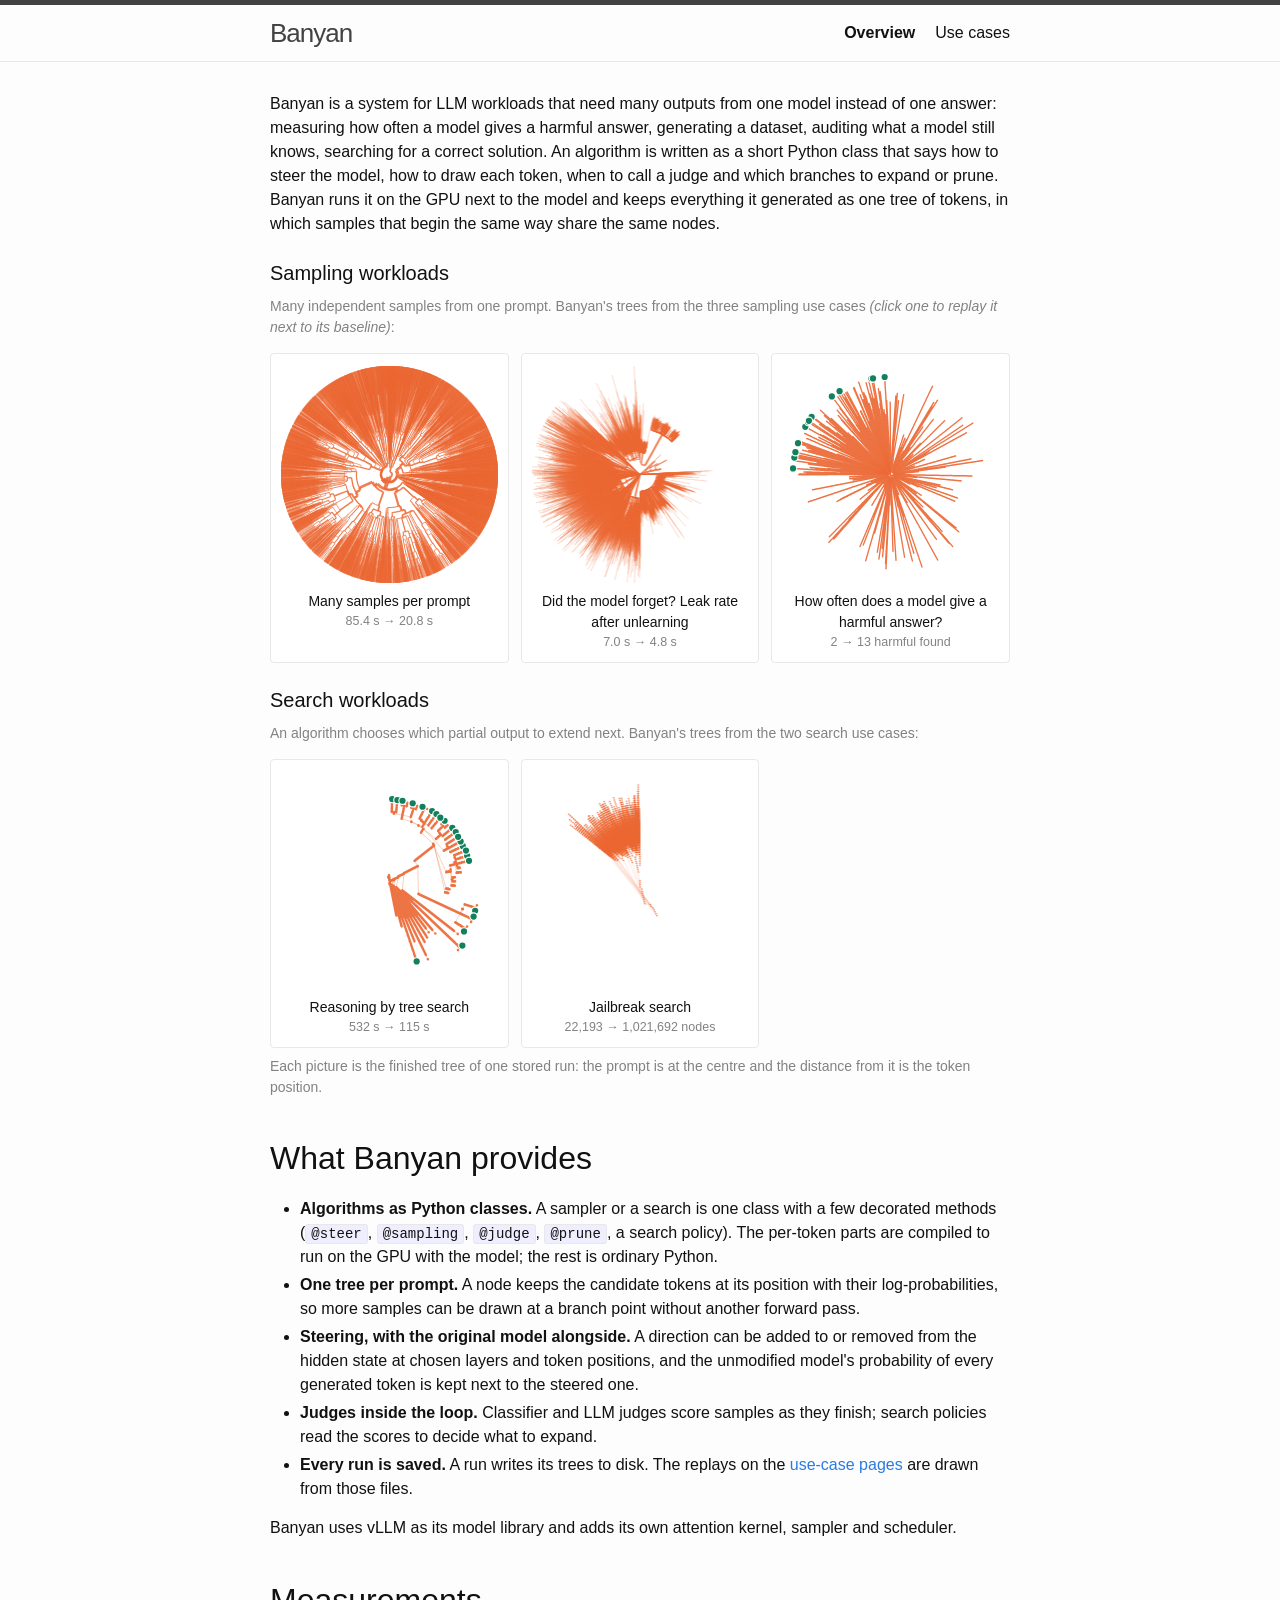
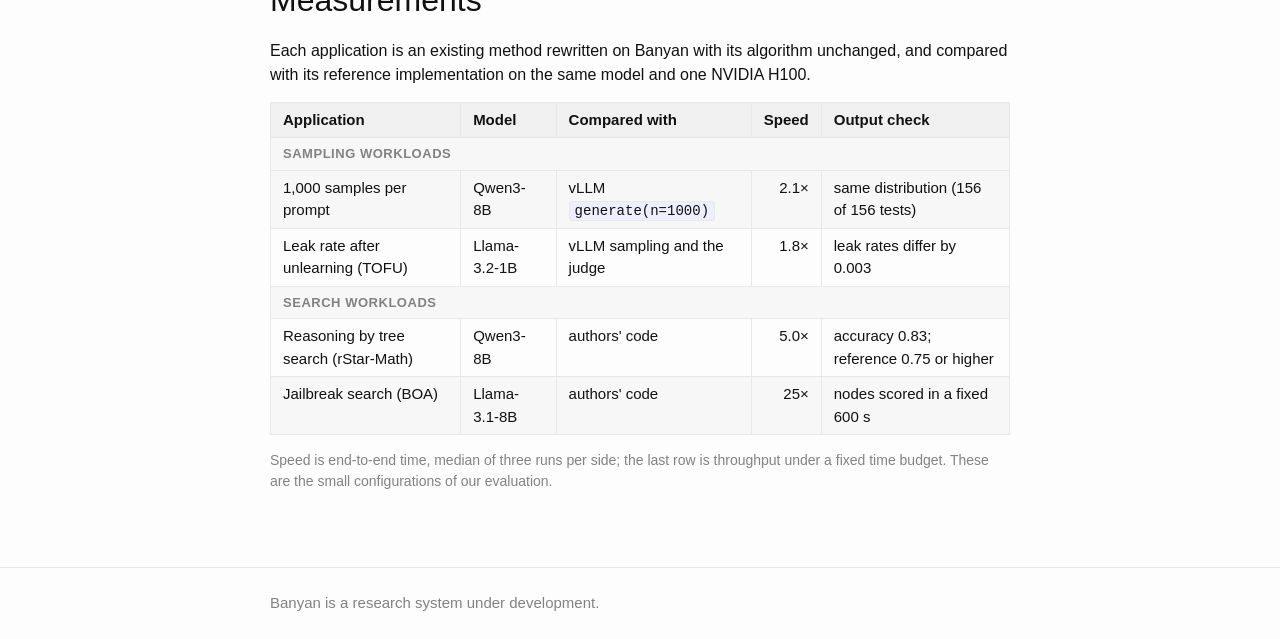
==== index.html @ ee432dde "Version the scripts, styles and data in the pages' links, so browsers fetch changed files Co-Authore" ====
<!doctype html>
<html lang="en">
<head>
<meta charset="utf-8">
<meta name="viewport" content="width=device-width, initial-scale=1">
<title>Banyan</title>
<link rel="stylesheet" href="style.css?v=2973f821">
</head>
<body>
<header class="site-header"><div class="wrapper">
  <a class="site-title" href="index.html">Banyan</a>
  <nav class="site-nav"><a href="index.html" aria-current="page">Overview</a><a href="usecases.html">Use cases</a></nav>
</div></header>

<main class="page-content"><div class="wrapper">
<p>Banyan is a system for LLM workloads that need many outputs from one model instead of one answer: measuring how
often a model gives a harmful answer, generating a dataset, auditing what a model still knows, searching for a correct
solution. An algorithm is written as a short Python class that says how to steer the model, how to draw each token,
when to call a judge and which branches to expand or prune. Banyan runs it on the GPU next to the model and keeps
everything it generated as one tree of tokens, in which samples that begin the same way share the same nodes.</p>

<h3>Sampling workloads</h3>
<p class="small">Many independent samples from one prompt. Banyan's trees from the three sampling use cases <em>(click one to replay it next to its baseline)</em>:</p>
<div class="stills s3">
  <a href="sampling.html"><canvas id="s-sampling"></canvas>Many samples per prompt<span>85.4 s → 20.8 s</span></a>
  <a href="tofu.html"><canvas id="s-tofu"></canvas>Did the model forget? Leak rate after unlearning<span>7.0 s → 4.8 s</span></a>
  <a href="risk.html"><canvas id="s-risk"></canvas>How often does a model give a harmful answer?<span>2 → 13 harmful found</span></a>
</div>

<h3>Search workloads</h3>
<p class="small">An algorithm chooses which partial output to extend next. Banyan's trees from the two search use cases:</p>
<div class="stills s3">
  <a href="search.html"><canvas id="s-search"></canvas>Reasoning by tree search<span>532 s → 115 s</span></a>
  <a href="jailbreak.html"><canvas id="s-jailbreak"></canvas>Jailbreak search<span>22,193 → 1,021,692 nodes</span></a>
</div>
<p class="small" style="margin-top:8px">Each picture is the finished tree of one stored run: the prompt is at the centre and the distance from it is the token position.</p>

<h2>What Banyan provides</h2>
<ul>
  <li><strong>Algorithms as Python classes.</strong> A sampler or a search is one class with a few decorated methods
  (<code>@steer</code>, <code>@sampling</code>, <code>@judge</code>, <code>@prune</code>, a search policy). The per-token parts are compiled to run on the GPU
  with the model; the rest is ordinary Python.</li>
  <li><strong>One tree per prompt.</strong> A node keeps the candidate tokens at its position with their log-probabilities,
  so more samples can be drawn at a branch point without another forward pass.</li>
  <li><strong>Steering, with the original model alongside.</strong> A direction can be added to or removed from the hidden state
  at chosen layers and token positions, and the unmodified model's probability of every generated token is kept
  next to the steered one.</li>
  <li><strong>Judges inside the loop.</strong> Classifier and LLM judges score samples as they finish; search policies read
  the scores to decide what to expand.</li>
  <li><strong>Every run is saved.</strong> A run writes its trees to disk. The replays on the
  <a href="usecases.html">use-case pages</a> are drawn from those files.</li>
</ul>
<p>Banyan uses vLLM as its model library and adds its own attention kernel, sampler and scheduler.</p>

<h2>Measurements</h2>
<p>Each application is an existing method rewritten on Banyan with its algorithm unchanged, and compared with its
reference implementation on the same model and one NVIDIA H100.</p>
<table>
  <thead><tr><th>Application</th><th>Model</th><th>Compared with</th><th class="num">Speed</th><th>Output check</th></tr></thead>
  <tbody>
    <tr><th colspan="5" class="group">Sampling workloads</th></tr>
    <tr><td>1,000 samples per prompt</td><td>Qwen3-8B</td><td>vLLM <code>generate(n=1000)</code></td><td class="num">2.1×</td><td>same distribution (156 of 156 tests)</td></tr>
    <tr><td>Leak rate after unlearning (TOFU)</td><td>Llama-3.2-1B</td><td>vLLM sampling and the judge</td><td class="num">1.8×</td><td>leak rates differ by 0.003</td></tr>
    <tr><th colspan="5" class="group">Search workloads</th></tr>
    <tr><td>Reasoning by tree search (rStar-Math)</td><td>Qwen3-8B</td><td>authors' code</td><td class="num">5.0×</td><td>accuracy 0.83; reference 0.75 or higher</td></tr>
    <tr><td>Jailbreak search (BOA)</td><td>Llama-3.1-8B</td><td>authors' code</td><td class="num">25×</td><td>nodes scored in a fixed 600 s</td></tr>
  </tbody>
</table>
<p class="small">Speed is end-to-end time, median of three runs per side; the last row is throughput under a fixed time budget.
These are the small configurations of our evaluation.</p>
</div></main>

<footer class="site-footer"><div class="wrapper">Banyan is a research system under development.</div></footer>

<script src="data/risk.js?v=09b07226"></script><script src="data/sampling.js?v=030b0139"></script><script src="data/tofu.js?v=b1d27855"></script>
<script src="data/search.js?v=c19f2f03"></script><script src="data/jailbreak.js?v=a45ca73f"></script>
<script src="viz.js?v=8961dfc2"></script>
<script>
(function () {
  // pages on the replay component carry segments; the older pages carry dots (viz.js)
  var DPR = Math.min(window.devicePixelRatio || 1, 2), ORANGE = "#eb6834";
  function seg(cv, s, horizontal) {             // the finished tree, as the page draws it (horizontal or radial)
    var w = cv.clientWidth || 200; cv.width = w * DPR; cv.height = w * DPR; cv.style.height = w + "px";
    var c = cv.getContext("2d"), cx = cv.width / 2, cy = cv.height / 2, deep = 1, pad = 4 * DPR;
    s.seg.forEach(function (g) { deep = Math.max(deep, g[2] + g[4].length); });
    var rs = (cv.width / 2 - pad) / deep, xs = (cv.width - 2 * pad) / deep, hh = cv.height - 2 * pad;
    var P = horizontal ? function (d, x) { return [pad + d * xs, pad + x / s.units * hh]; }
                       : function (d, x) { var a = -Math.PI / 2 + 2 * Math.PI * x / s.units; return [cx + Math.cos(a) * d * rs, cy + Math.sin(a) * d * rs]; };
    c.strokeStyle = ORANGE;
    s.seg.forEach(function (g) { var p0 = P(g[2], g[0]), p1 = P(g[2] + g[4].length, g[0]);
      c.globalAlpha = g[3] > 1 ? 0.85 : 0.45; c.lineWidth = Math.max(0.5, 0.45 * DPR) + 5 * DPR * Math.sqrt(g[3] / s.units); c.beginPath();
      if (g[2] > 0 && Math.abs(g[0] - g[1]) > 1e-6) {
        if (horizontal) { var q = P(g[2], g[1]); c.moveTo(q[0], q[1]); c.lineTo(p0[0], p0[1]); }
        else { var a = -Math.PI / 2 + 2 * Math.PI * g[0] / s.units, pa = -Math.PI / 2 + 2 * Math.PI * g[1] / s.units; c.arc(cx, cy, g[2] * rs, Math.min(a, pa), Math.max(a, pa)); }
      }
      c.moveTo(p0[0], p0[1]); c.lineTo(p1[0], p1[1]); c.stroke(); });
  }
  function draw() {
    ["sampling", "tofu"].forEach(function (k) { seg(document.getElementById("s-" + k), window.RUNS[k].sides.right, false); });   // round thumbnails on the overview (Shuyi 2026-11-22)
    ["risk", "search", "jailbreak"].forEach(function (k) { Banyan.still(document.getElementById("s-" + k), window.RUNS[k].right); });
  }
  draw();
})();
</script>
</body>
</html>
---- style.css ----
:root {
  --text: #111111; --muted: #828282; --ink-2: #424242; --rule: #e8e8e8; --rule-2: #cfcbc1; --bg: #fdfdfd; --panel: #f4f4f4; --panel-2: #f9f9f9;
  --link: #2a7ae2; --tree: #2a78d6; --mark: #eb6834;
  --mono: ui-monospace, SFMono-Regular, Menlo, Consolas, monospace;
}
* { box-sizing: border-box; }
body { margin: 0; background: var(--bg); color: var(--text);
  font: 400 16px/1.5 -apple-system, BlinkMacSystemFont, "Segoe UI", Roboto, Helvetica, Arial, sans-serif; -webkit-text-size-adjust: 100%; }
.wrapper { max-width: 800px; margin: 0 auto; padding: 0 30px; }
a { color: var(--link); text-decoration: none; } a:hover { color: var(--text); text-decoration: underline; }

.site-header { border-top: 5px solid var(--ink-2); border-bottom: 1px solid var(--rule); min-height: 56px; }
.site-header .wrapper { display: flex; align-items: center; justify-content: space-between; min-height: 56px; }
.site-title { font-size: 26px; font-weight: 300; letter-spacing: -1px; color: var(--ink-2); }
.site-title:hover { text-decoration: none; color: var(--ink-2); }
.site-nav a { color: var(--text); margin-left: 20px; line-height: 54px; }
.site-nav a[aria-current] { font-weight: 600; }

.page-content { padding: 30px 0 60px; }
h1 { font-size: 34px; font-weight: 400; letter-spacing: -1px; line-height: 1.15; margin: 14px 0 6px; }
h2 { font-size: 32px; font-weight: 400; margin: 36px 0 15px; }
h3 { font-size: 20px; font-weight: 400; margin: 22px 0 8px; }
p, ul, table, figure { margin: 0 0 15px; }
ul { padding-left: 30px; } li { margin-bottom: 4px; }
.authors { color: var(--muted); margin-bottom: 22px; }
.small { font-size: 14px; color: var(--muted); }
code { font: 14px var(--mono); background: #eef; border: 1px solid var(--rule); border-radius: 3px; padding: 1px 5px; }
table { border-collapse: collapse; width: 100%; font-size: 15px; border: 1px solid var(--rule); }
th, td { padding: 6px 12px; text-align: left; border: 1px solid var(--rule); vertical-align: top; }
th { background: #f0f0f0; font-weight: 600; } tr:nth-child(even) td { background: #f7f7f7; }
td.num, th.num { text-align: right; white-space: nowrap; font-variant-numeric: tabular-nums; }

/* accordion, as on the benchmark site */
details.main-item { background: var(--panel); border: 1px solid var(--rule); border-radius: 4px; margin-bottom: 10px; padding: 0 16px; }
details.main-item > summary { cursor: pointer; padding: 10px 0; font-size: 17px; margin: 0 -4px; }
details.main-item[open] { background: var(--panel-2); padding-bottom: 14px; }
details.main-item[open] > summary { border-bottom: 1px solid var(--rule); margin-bottom: 14px; font-weight: 600; }
.prompt { font: 13.5px/1.5 var(--mono); background: #fff; border: 1px solid var(--rule); border-radius: 3px; padding: 8px 12px; margin: 0 0 12px; color: var(--ink-2); }
.prompt b { font-family: -apple-system, "Segoe UI", sans-serif; font-weight: 600; margin-right: 8px; color: var(--muted); font-size: 12px; text-transform: uppercase; letter-spacing: .05em; }

/* the replay stage */
.stage { border: 1px solid var(--rule); background: var(--panel); border-radius: 4px; margin: 0 0 14px; }
.clockbar { display: flex; align-items: center; gap: 12px; flex-wrap: wrap; padding: 10px 12px; border-bottom: 1px solid var(--rule); }
.btn { font: 12px var(--mono); padding: 6px 13px; border: 1px solid var(--rule-2); background: #fff; color: var(--text); cursor: pointer; border-radius: 2px; min-width: 70px; }
.btn:hover { border-color: var(--ink-2); } .btn:focus-visible { outline: 2px solid var(--link); outline-offset: 2px; }
.btn.primary { background: var(--ink-2); color: #fff; border-color: var(--ink-2); }
.clock { font: 600 15px var(--mono); font-variant-numeric: tabular-nums; min-width: 190px; }
.clock .u { color: var(--muted); font-weight: 400; font-size: 12px; }
.clockbar input[type=range] { flex: 1 1 160px; min-width: 120px; accent-color: var(--ink-2); }
.clockbar label { font: 11px var(--mono); color: var(--muted); }
.clockbar select { font: 12px var(--mono); padding: 4px 6px; border: 1px solid var(--rule-2); background: #fff; border-radius: 2px; }
.panels { display: grid; grid-template-columns: 1fr 1fr; gap: 1px; background: var(--rule); }
.panel { background: #fff; padding: 12px 14px 14px; display: flex; flex-direction: column; gap: 8px; min-width: 0; }
.phead { display: flex; align-items: baseline; gap: 8px; }
.sq { width: 10px; height: 10px; border-radius: 2px; flex: none; transform: translateY(1px); }
.pname { font: 600 13.5px var(--mono); } .psub { font-size: 12px; color: var(--muted); margin-left: auto; text-align: right; }
.panel canvas { display: block; width: 100%; height: auto; }
.nodraw { aspect-ratio: 1 / 0.94; display: grid; place-items: center; text-align: center; color: var(--muted); font-size: 14px; padding: 0 30px; border: 1px dashed var(--rule-2); border-radius: 4px; }
.pnote { font-size: 12px; color: var(--muted); min-height: 1.4em; }
.readout { display: grid; grid-template-columns: 1fr 1fr; gap: 9px 8px; border-top: 1px solid var(--rule); padding-top: 10px; }
.ro { display: flex; flex-direction: column; gap: 1px; min-width: 0; }
.ro .k { font: 9.5px var(--mono); letter-spacing: .07em; text-transform: uppercase; color: var(--muted); white-space: nowrap; overflow: hidden; text-overflow: ellipsis; }
.ro .v { font: 600 16px var(--mono); font-variant-numeric: tabular-nums; line-height: 1.2; }
.status { padding: 11px 14px; border-top: 1px solid var(--rule); font-size: 14.5px; color: var(--ink-2); min-height: 3.6em; }
.how { display: grid; grid-template-columns: auto 1fr; gap: 8px 14px; font-size: 14.5px; color: var(--ink-2); margin: 0 0 15px; }
.how dt { font: 10.5px var(--mono); letter-spacing: .06em; text-transform: uppercase; color: var(--muted); padding-top: 4px; white-space: nowrap; }
.how dd { margin: 0; }
.cases { list-style: none; padding: 0; }
.cases li { background: var(--panel); border: 1px solid var(--rule); border-radius: 4px; margin-bottom: 10px; padding: 12px 16px; }
.cases li a.t { font-size: 18px; } .cases li p { margin: 4px 0 0; color: var(--ink-2); font-size: 15px; }
.back { font-size: 14px; }

/* the four final trees on the home page */
.stills { display: grid; grid-template-columns: repeat(4, 1fr); gap: 12px; }
.stills a { color: var(--text); text-align: center; font-size: 14px; border: 1px solid var(--rule); border-radius: 4px; background: #fff; padding: 8px 6px 10px; }
.stills a:hover { border-color: var(--ink-2); text-decoration: none; }
.stills canvas { display: block; width: 100%; height: auto; margin-bottom: 4px; }
.stills span { display: block; color: var(--muted); font-size: 12.5px; }

.site-footer { border-top: 1px solid var(--rule); padding: 24px 0; color: var(--muted); font-size: 15px; }
@media (max-width: 640px) { .panels { grid-template-columns: 1fr; } .stills { grid-template-columns: 1fr 1fr; } .site-title { font-size: 22px; } }

table.setup th[scope], table.setup tbody th { background: #f7f7f7; font-weight: 600; white-space: nowrap; width: 1%; }
table.setup td { width: 49%; }
.legend-i { font-size: 13px; color: var(--ink-2); display: inline-flex; align-items: center; } .legend-i i { display: inline-block; width: 14px; height: 2px; margin-right: 6px; }

.stills.s3 { grid-template-columns: repeat(3, 1fr); }
th.group { background: #f7f7f7; font-size: 13px; letter-spacing: .04em; text-transform: uppercase; color: var(--muted); }
.cases li { display: grid; grid-template-columns: minmax(0, 1fr) auto; gap: 2px 20px; align-items: start; }
.cases li p { grid-column: 1; margin: 0; }
.cases li .x { grid-row: 1 / span 2; grid-column: 2; align-self: center; white-space: nowrap; font-size: 14px; color: var(--muted); font-variant-numeric: tabular-nums; }

.lead { font-size: 18px; color: var(--text); margin: 0 0 10px; }
ul.points { list-style: none; padding: 0; margin: 0 0 28px; border-top: 1px solid var(--rule); }
ul.points li { display: grid; grid-template-columns: 190px minmax(0, 1fr); gap: 16px; padding: 10px 0; border-bottom: 1px solid var(--rule); color: var(--ink-2, #424242); }
ul.points li b { color: var(--text); font-weight: 600; }
@media (max-width: 640px) { ul.points li { grid-template-columns: 1fr; gap: 2px; } }
.markkey { background: #fff; border-top: 1px solid var(--rule); padding: 8px 14px; font-size: 13.5px; color: var(--ink-2); display: flex; align-items: center; gap: 8px; }
.markkey .dot { width: 9px; height: 9px; border-radius: 50%; background: #111; box-shadow: 0 0 0 2px #fff, 0 0 0 3px #e8e8e8; flex: none; }
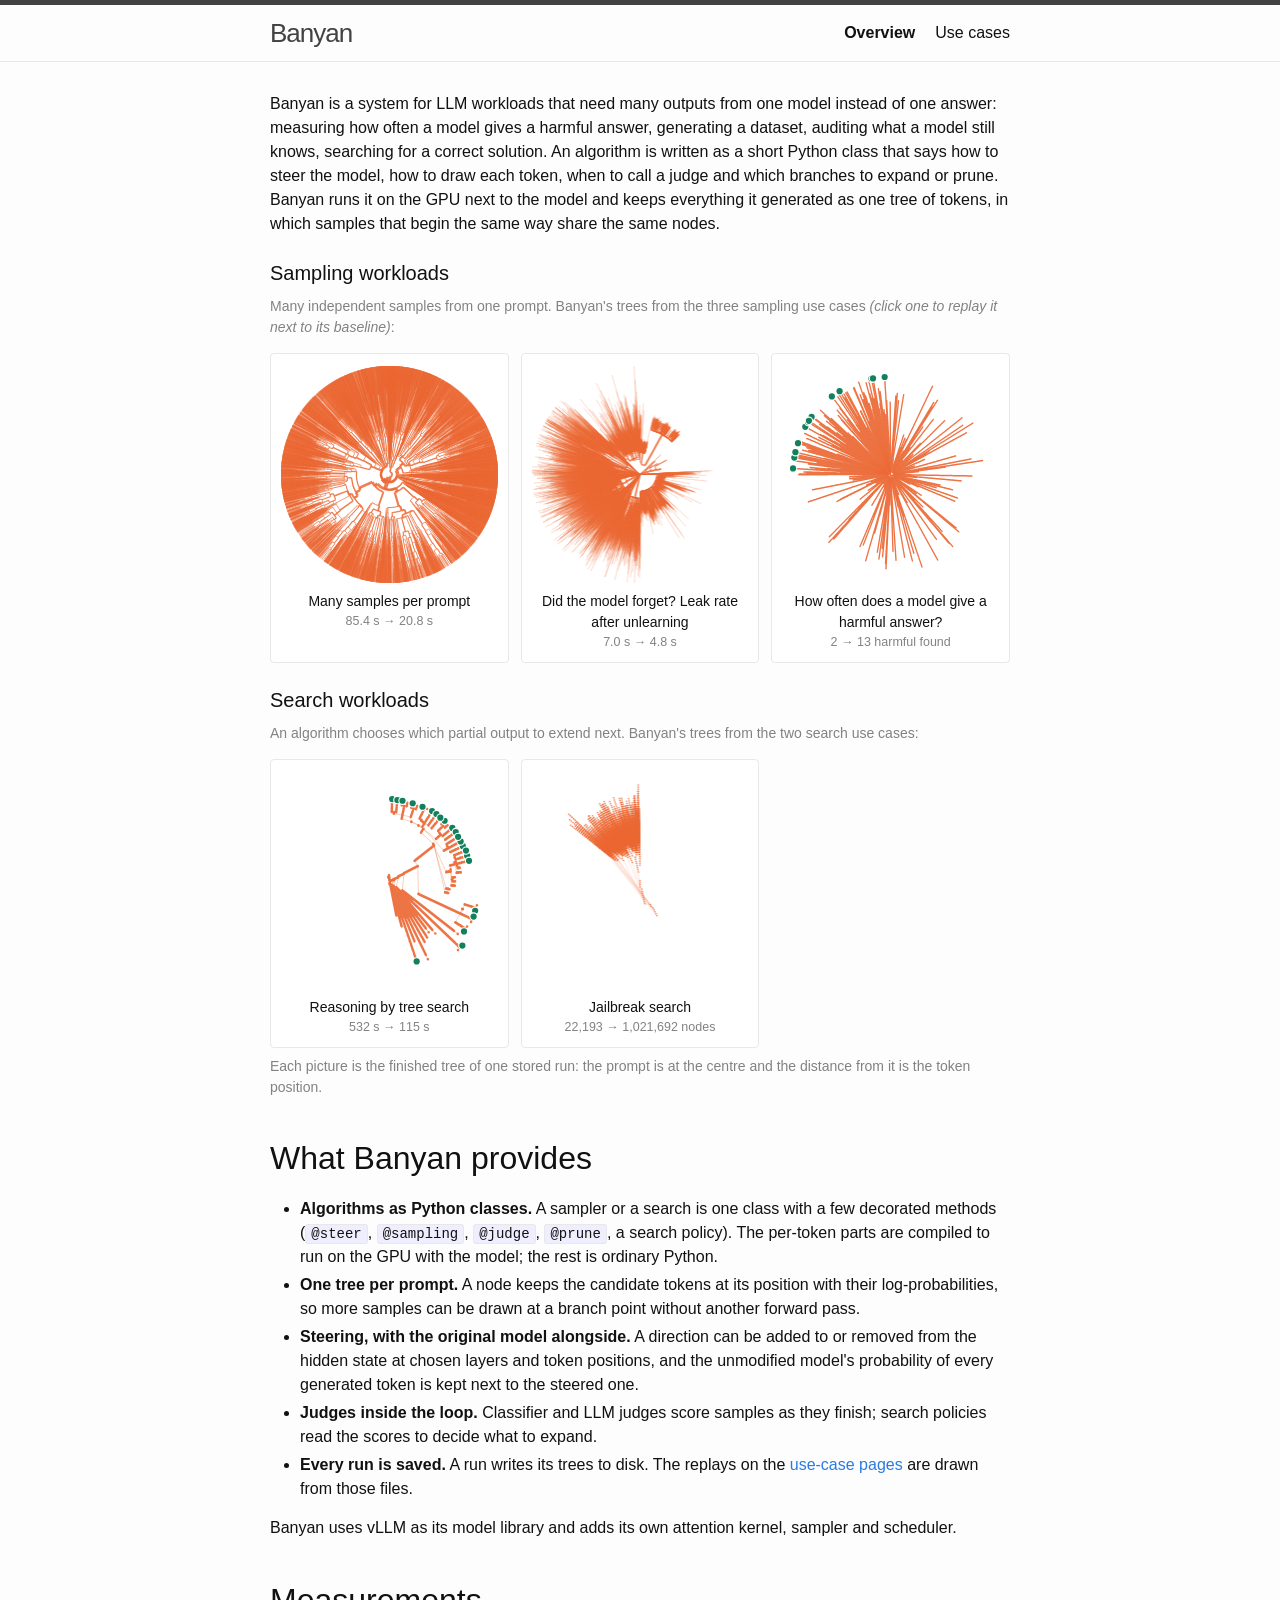
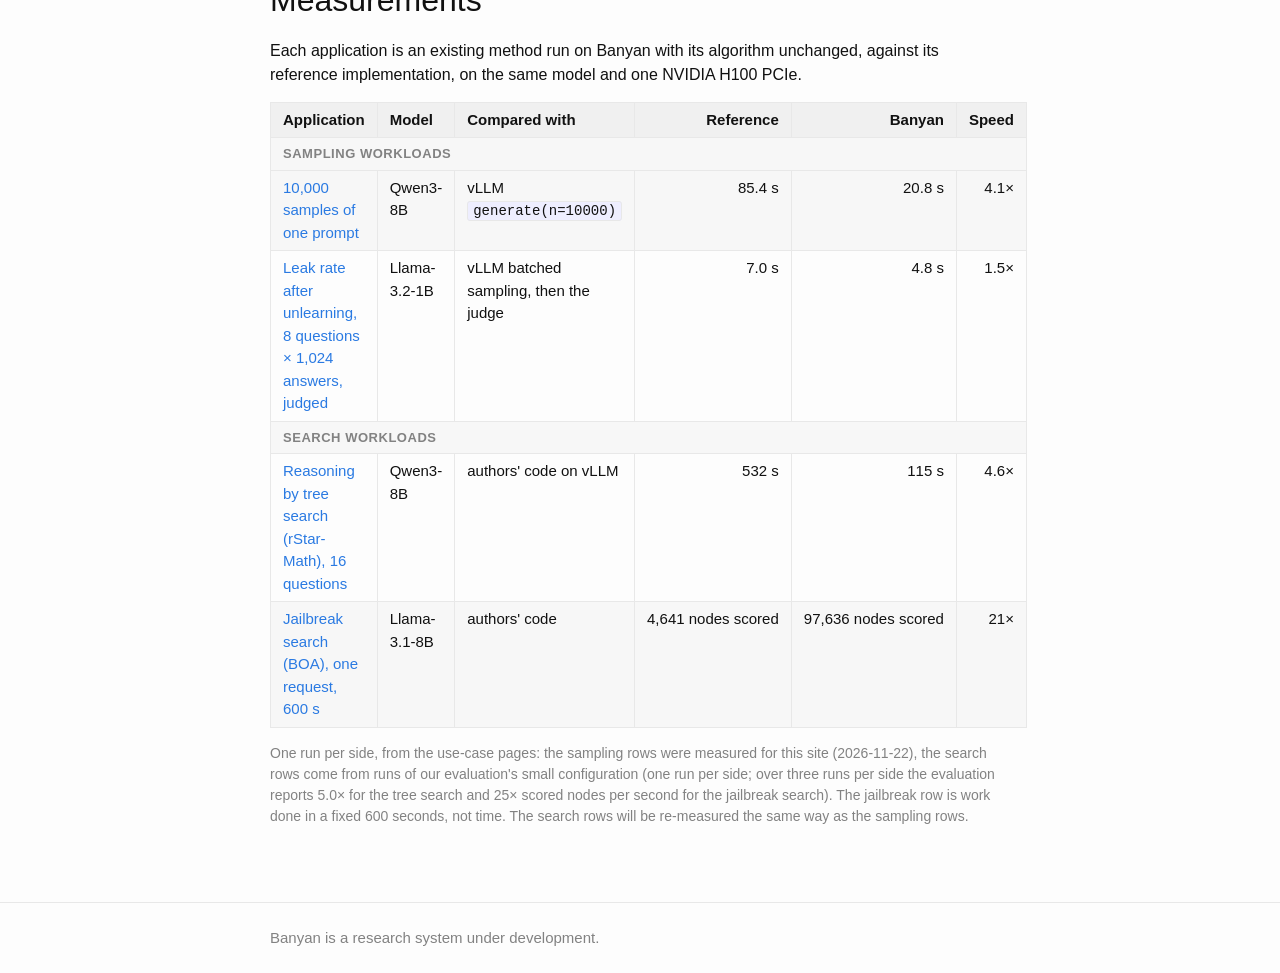
==== commit fb5a1bc7: "Overview: the measurements table matches the use-case pages Co-Authored-By: Claude Opus 5.5 <noreply" ====
--- a/index.html
+++ b/index.html
@@ -53,21 +53,23 @@
 <p>Banyan uses vLLM as its model library and adds its own attention kernel, sampler and scheduler.</p>
 
 <h2>Measurements</h2>
-<p>Each application is an existing method rewritten on Banyan with its algorithm unchanged, and compared with its
-reference implementation on the same model and one NVIDIA H100.</p>
+<p>Each application is an existing method run on Banyan with its algorithm unchanged, against its reference
+implementation, on the same model and one NVIDIA H100 PCIe.</p>
 <table>
-  <thead><tr><th>Application</th><th>Model</th><th>Compared with</th><th class="num">Speed</th><th>Output check</th></tr></thead>
+  <thead><tr><th>Application</th><th>Model</th><th>Compared with</th><th class="num">Reference</th><th class="num">Banyan</th><th class="num">Speed</th></tr></thead>
   <tbody>
-    <tr><th colspan="5" class="group">Sampling workloads</th></tr>
-    <tr><td>1,000 samples per prompt</td><td>Qwen3-8B</td><td>vLLM <code>generate(n=1000)</code></td><td class="num">2.1×</td><td>same distribution (156 of 156 tests)</td></tr>
-    <tr><td>Leak rate after unlearning (TOFU)</td><td>Llama-3.2-1B</td><td>vLLM sampling and the judge</td><td class="num">1.8×</td><td>leak rates differ by 0.003</td></tr>
-    <tr><th colspan="5" class="group">Search workloads</th></tr>
-    <tr><td>Reasoning by tree search (rStar-Math)</td><td>Qwen3-8B</td><td>authors' code</td><td class="num">5.0×</td><td>accuracy 0.83; reference 0.75 or higher</td></tr>
-    <tr><td>Jailbreak search (BOA)</td><td>Llama-3.1-8B</td><td>authors' code</td><td class="num">25×</td><td>nodes scored in a fixed 600 s</td></tr>
+    <tr><th colspan="6" class="group">Sampling workloads</th></tr>
+    <tr><td><a href="sampling.html">10,000 samples of one prompt</a></td><td>Qwen3-8B</td><td>vLLM <code>generate(n=10000)</code></td><td class="num">85.4 s</td><td class="num">20.8 s</td><td class="num">4.1×</td></tr>
+    <tr><td><a href="tofu.html">Leak rate after unlearning, 8 questions × 1,024 answers, judged</a></td><td>Llama-3.2-1B</td><td>vLLM batched sampling, then the judge</td><td class="num">7.0 s</td><td class="num">4.8 s</td><td class="num">1.5×</td></tr>
+    <tr><th colspan="6" class="group">Search workloads</th></tr>
+    <tr><td><a href="search.html">Reasoning by tree search (rStar-Math), 16 questions</a></td><td>Qwen3-8B</td><td>authors' code on vLLM</td><td class="num">532 s</td><td class="num">115 s</td><td class="num">4.6×</td></tr>
+    <tr><td><a href="jailbreak.html">Jailbreak search (BOA), one request, 600 s</a></td><td>Llama-3.1-8B</td><td>authors' code</td><td class="num">4,641 nodes scored</td><td class="num">97,636 nodes scored</td><td class="num">21×</td></tr>
   </tbody>
 </table>
-<p class="small">Speed is end-to-end time, median of three runs per side; the last row is throughput under a fixed time budget.
-These are the small configurations of our evaluation.</p>
+<p class="small">One run per side, from the use-case pages: the sampling rows were measured for this site (2026-11-22), the search rows
+come from runs of our evaluation's small configuration (one run per side; over three runs per side the evaluation
+reports 5.0× for the tree search and 25× scored nodes per second for the jailbreak search). The jailbreak row is work
+done in a fixed 600 seconds, not time. The search rows will be re-measured the same way as the sampling rows.</p>
 </div></main>
 
 <footer class="site-footer"><div class="wrapper">Banyan is a research system under development.</div></footer>
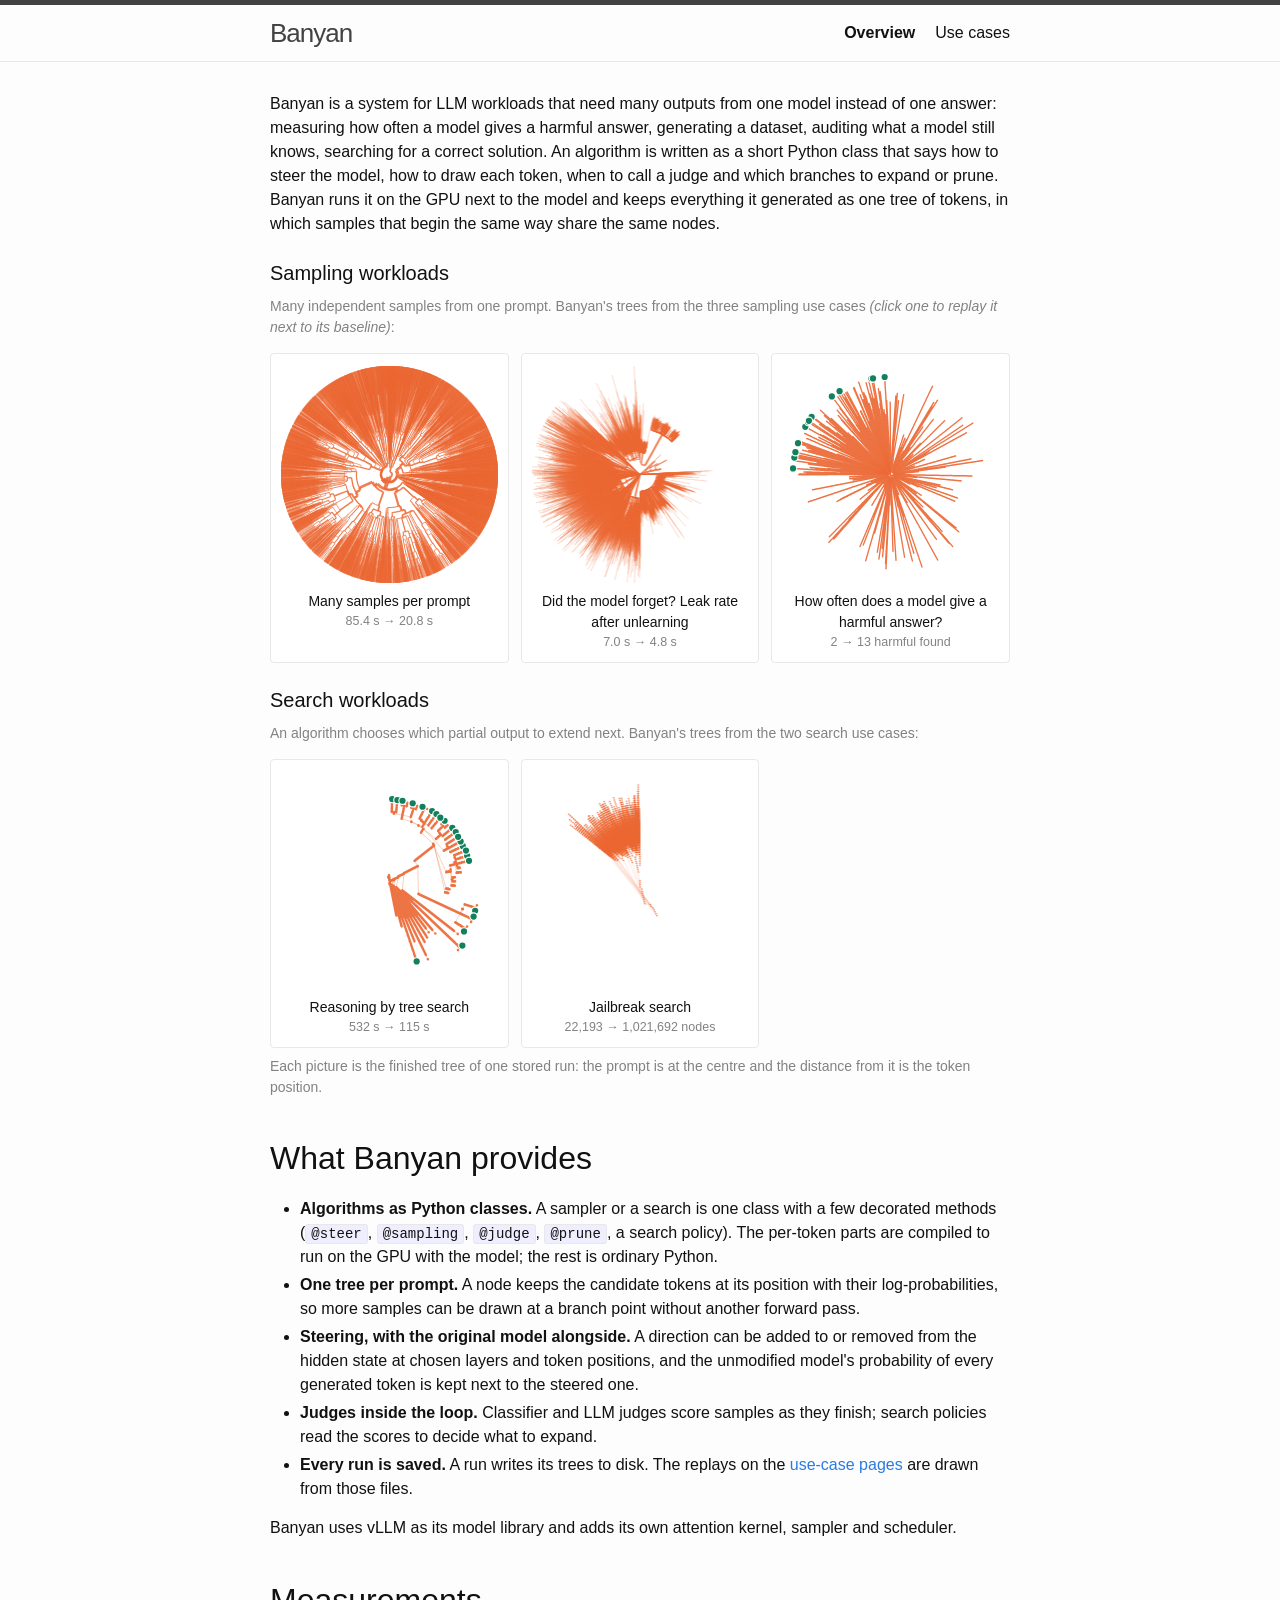
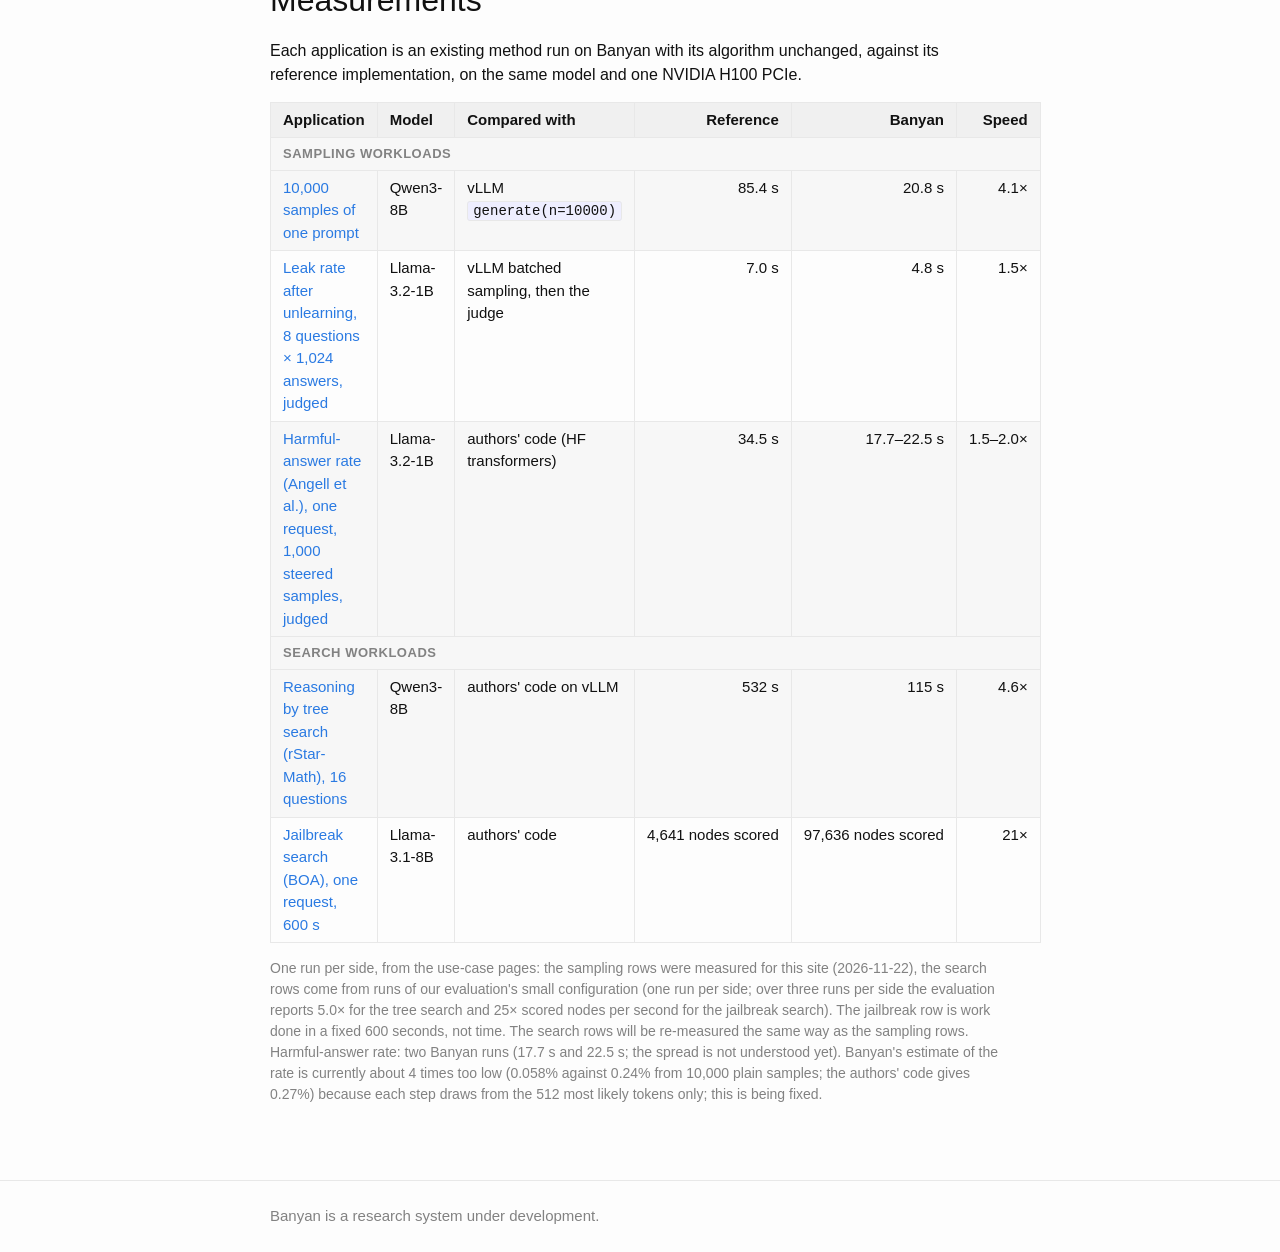
==== commit 34bd4c29: "Overview: the harmful-answer row, with its open issue Co-Authored-By: Claude Opus 5.5 <noreply@anthr" ====
--- a/index.html
+++ b/index.html
@@ -61,6 +61,7 @@
     <tr><th colspan="6" class="group">Sampling workloads</th></tr>
     <tr><td><a href="sampling.html">10,000 samples of one prompt</a></td><td>Qwen3-8B</td><td>vLLM <code>generate(n=10000)</code></td><td class="num">85.4 s</td><td class="num">20.8 s</td><td class="num">4.1×</td></tr>
     <tr><td><a href="tofu.html">Leak rate after unlearning, 8 questions × 1,024 answers, judged</a></td><td>Llama-3.2-1B</td><td>vLLM batched sampling, then the judge</td><td class="num">7.0 s</td><td class="num">4.8 s</td><td class="num">1.5×</td></tr>
+    <tr><td><a href="risk.html">Harmful-answer rate (Angell et al.), one request, 1,000 steered samples, judged</a></td><td>Llama-3.2-1B</td><td>authors' code (HF transformers)</td><td class="num">34.5 s</td><td class="num">17.7–22.5 s</td><td class="num">1.5–2.0×</td></tr>
     <tr><th colspan="6" class="group">Search workloads</th></tr>
     <tr><td><a href="search.html">Reasoning by tree search (rStar-Math), 16 questions</a></td><td>Qwen3-8B</td><td>authors' code on vLLM</td><td class="num">532 s</td><td class="num">115 s</td><td class="num">4.6×</td></tr>
     <tr><td><a href="jailbreak.html">Jailbreak search (BOA), one request, 600 s</a></td><td>Llama-3.1-8B</td><td>authors' code</td><td class="num">4,641 nodes scored</td><td class="num">97,636 nodes scored</td><td class="num">21×</td></tr>
@@ -69,7 +70,10 @@
 <p class="small">One run per side, from the use-case pages: the sampling rows were measured for this site (2026-11-22), the search rows
 come from runs of our evaluation's small configuration (one run per side; over three runs per side the evaluation
 reports 5.0× for the tree search and 25× scored nodes per second for the jailbreak search). The jailbreak row is work
-done in a fixed 600 seconds, not time. The search rows will be re-measured the same way as the sampling rows.</p>
+done in a fixed 600 seconds, not time. The search rows will be re-measured the same way as the sampling rows. Harmful-answer rate: two Banyan runs
+(17.7 s and 22.5 s; the spread is not understood yet). Banyan's estimate of the rate is currently about 4 times too low
+(0.058% against 0.24% from 10,000 plain samples; the authors' code gives 0.27%) because each step draws from the 512 most
+likely tokens only; this is being fixed.</p>
 </div></main>
 
 <footer class="site-footer"><div class="wrapper">Banyan is a research system under development.</div></footer>
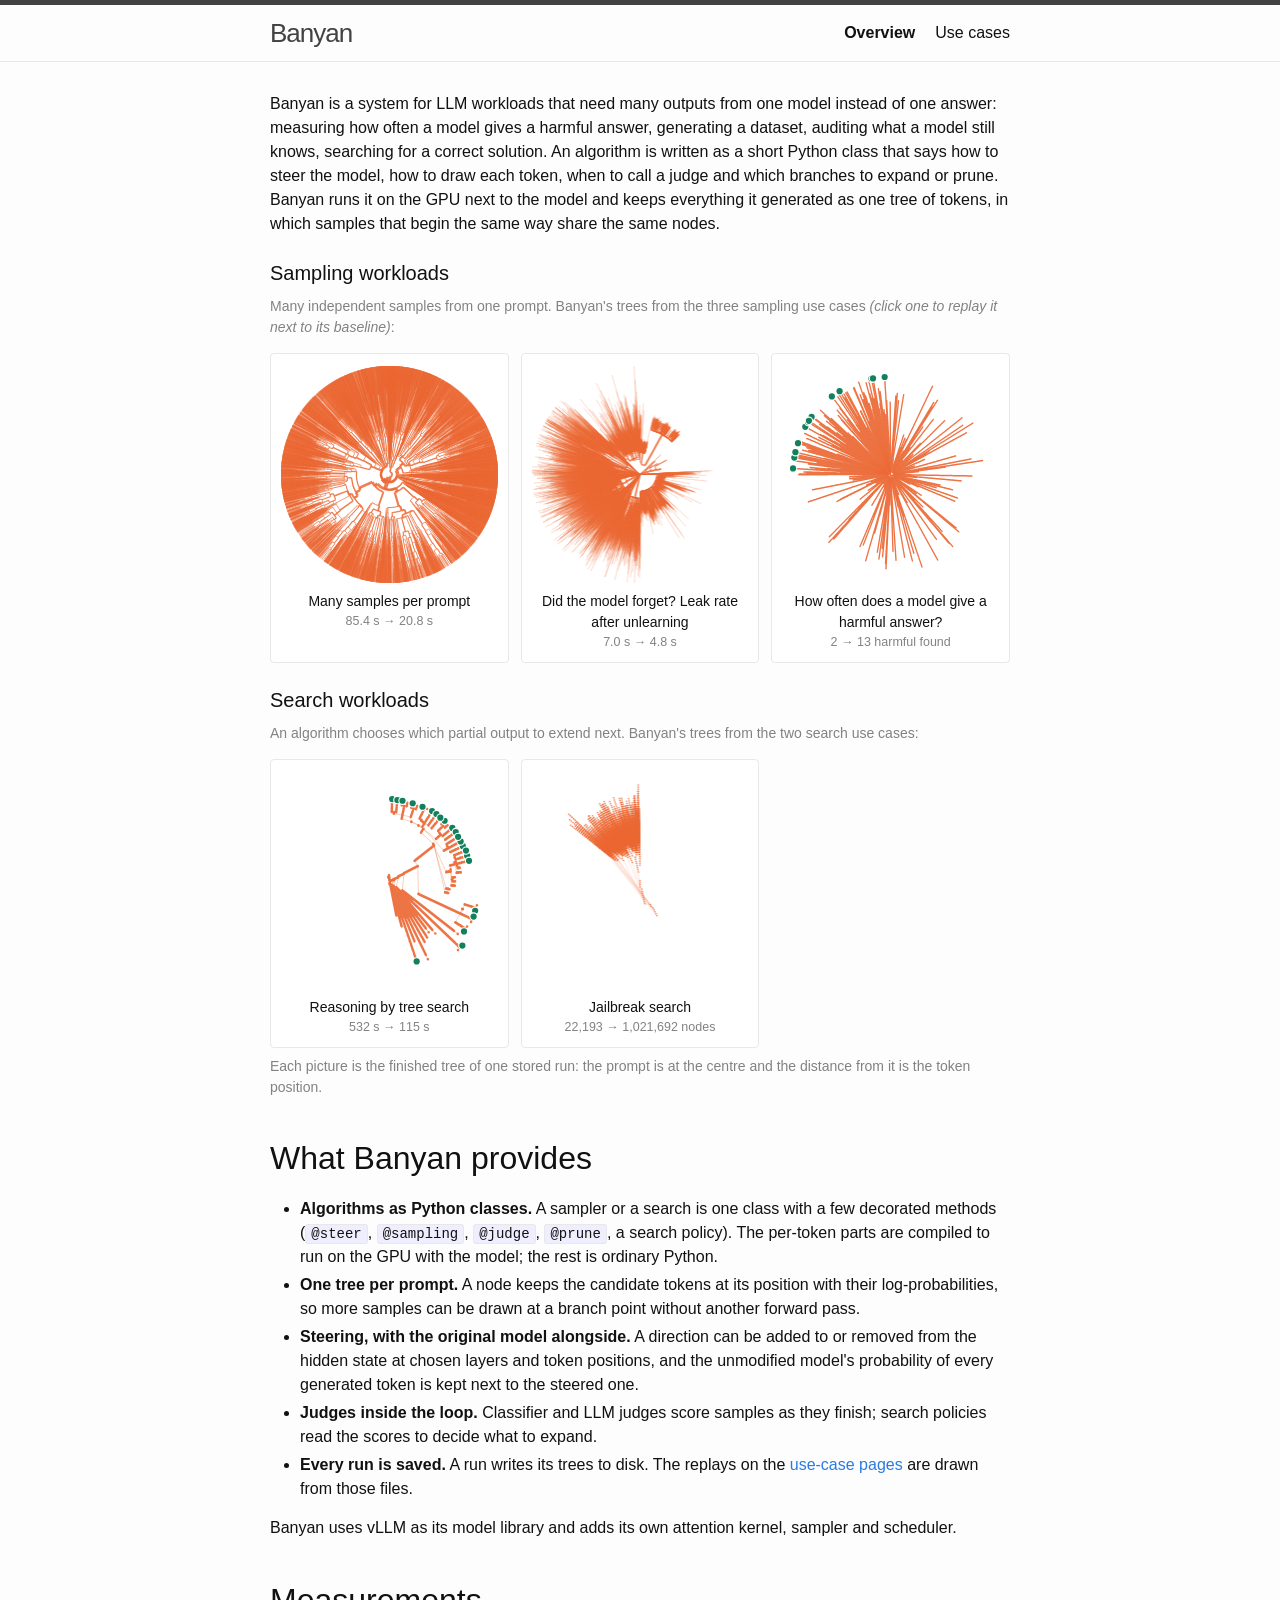
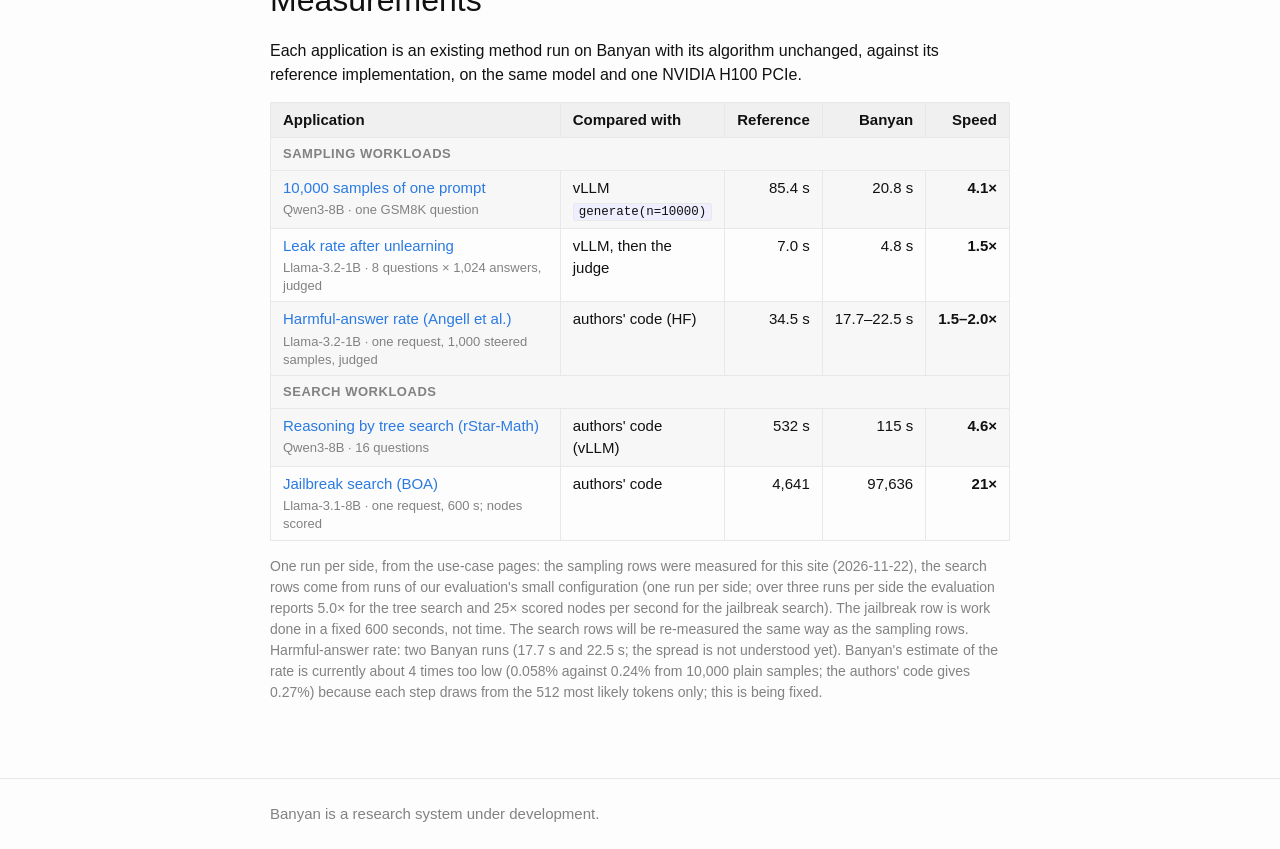
==== commit 5f59f232: "Overview: a tidier measurements table Co-Authored-By: Claude Opus 5.5 <noreply@anthropic.com>" ====
--- a/index.html
+++ b/index.html
@@ -4,7 +4,7 @@
 <meta charset="utf-8">
 <meta name="viewport" content="width=device-width, initial-scale=1">
 <title>Banyan</title>
-<link rel="stylesheet" href="style.css?v=2973f821">
+<link rel="stylesheet" href="style.css?v=543c239d">
 </head>
 <body>
 <header class="site-header"><div class="wrapper">
@@ -55,16 +55,17 @@
 <h2>Measurements</h2>
 <p>Each application is an existing method run on Banyan with its algorithm unchanged, against its reference
 implementation, on the same model and one NVIDIA H100 PCIe.</p>
-<table>
-  <thead><tr><th>Application</th><th>Model</th><th>Compared with</th><th class="num">Reference</th><th class="num">Banyan</th><th class="num">Speed</th></tr></thead>
+<table class="meas">
+  <colgroup><col style="width:46%"><col style="width:22%"><col><col><col></colgroup>
+  <thead><tr><th>Application</th><th>Compared with</th><th class="num">Reference</th><th class="num">Banyan</th><th class="num">Speed</th></tr></thead>
   <tbody>
-    <tr><th colspan="6" class="group">Sampling workloads</th></tr>
-    <tr><td><a href="sampling.html">10,000 samples of one prompt</a></td><td>Qwen3-8B</td><td>vLLM <code>generate(n=10000)</code></td><td class="num">85.4 s</td><td class="num">20.8 s</td><td class="num">4.1×</td></tr>
-    <tr><td><a href="tofu.html">Leak rate after unlearning, 8 questions × 1,024 answers, judged</a></td><td>Llama-3.2-1B</td><td>vLLM batched sampling, then the judge</td><td class="num">7.0 s</td><td class="num">4.8 s</td><td class="num">1.5×</td></tr>
-    <tr><td><a href="risk.html">Harmful-answer rate (Angell et al.), one request, 1,000 steered samples, judged</a></td><td>Llama-3.2-1B</td><td>authors' code (HF transformers)</td><td class="num">34.5 s</td><td class="num">17.7–22.5 s</td><td class="num">1.5–2.0×</td></tr>
-    <tr><th colspan="6" class="group">Search workloads</th></tr>
-    <tr><td><a href="search.html">Reasoning by tree search (rStar-Math), 16 questions</a></td><td>Qwen3-8B</td><td>authors' code on vLLM</td><td class="num">532 s</td><td class="num">115 s</td><td class="num">4.6×</td></tr>
-    <tr><td><a href="jailbreak.html">Jailbreak search (BOA), one request, 600 s</a></td><td>Llama-3.1-8B</td><td>authors' code</td><td class="num">4,641 nodes scored</td><td class="num">97,636 nodes scored</td><td class="num">21×</td></tr>
+    <tr><th colspan="5" class="group">Sampling workloads</th></tr>
+    <tr><td><a href="sampling.html">10,000 samples of one prompt</a><span class="sub">Qwen3-8B · one GSM8K question</span></td><td>vLLM <code>generate(n=10000)</code></td><td class="num">85.4 s</td><td class="num">20.8 s</td><td class="num"><b>4.1×</b></td></tr>
+    <tr><td><a href="tofu.html">Leak rate after unlearning</a><span class="sub">Llama-3.2-1B · 8 questions × 1,024 answers, judged</span></td><td>vLLM, then the judge</td><td class="num">7.0 s</td><td class="num">4.8 s</td><td class="num"><b>1.5×</b></td></tr>
+    <tr><td><a href="risk.html">Harmful-answer rate (Angell et al.)</a><span class="sub">Llama-3.2-1B · one request, 1,000 steered samples, judged</span></td><td>authors' code (HF)</td><td class="num">34.5 s</td><td class="num">17.7–22.5 s</td><td class="num"><b>1.5–2.0×</b></td></tr>
+    <tr><th colspan="5" class="group">Search workloads</th></tr>
+    <tr><td><a href="search.html">Reasoning by tree search (rStar-Math)</a><span class="sub">Qwen3-8B · 16 questions</span></td><td>authors' code (vLLM)</td><td class="num">532 s</td><td class="num">115 s</td><td class="num"><b>4.6×</b></td></tr>
+    <tr><td><a href="jailbreak.html">Jailbreak search (BOA)</a><span class="sub">Llama-3.1-8B · one request, 600 s; nodes scored</span></td><td>authors' code</td><td class="num">4,641</td><td class="num">97,636</td><td class="num"><b>21×</b></td></tr>
   </tbody>
 </table>
 <p class="small">One run per side, from the use-case pages: the sampling rows were measured for this site (2026-11-22), the search rows
--- a/style.css
+++ b/style.css
@@ -97,3 +97,7 @@
 @media (max-width: 640px) { ul.points li { grid-template-columns: 1fr; gap: 2px; } }
 .markkey { background: #fff; border-top: 1px solid var(--rule); padding: 8px 14px; font-size: 13.5px; color: var(--ink-2); display: flex; align-items: center; gap: 8px; }
 .markkey .dot { width: 9px; height: 9px; border-radius: 50%; background: #111; box-shadow: 0 0 0 2px #fff, 0 0 0 3px #e8e8e8; flex: none; }
+table.meas td { vertical-align: top; }
+table.meas td .sub { display: block; font-size: 13px; color: var(--muted); line-height: 1.4; margin-top: 2px; }
+table.meas td.num, table.meas th.num { white-space: nowrap; }
+table.meas code { font-size: 12.5px; }
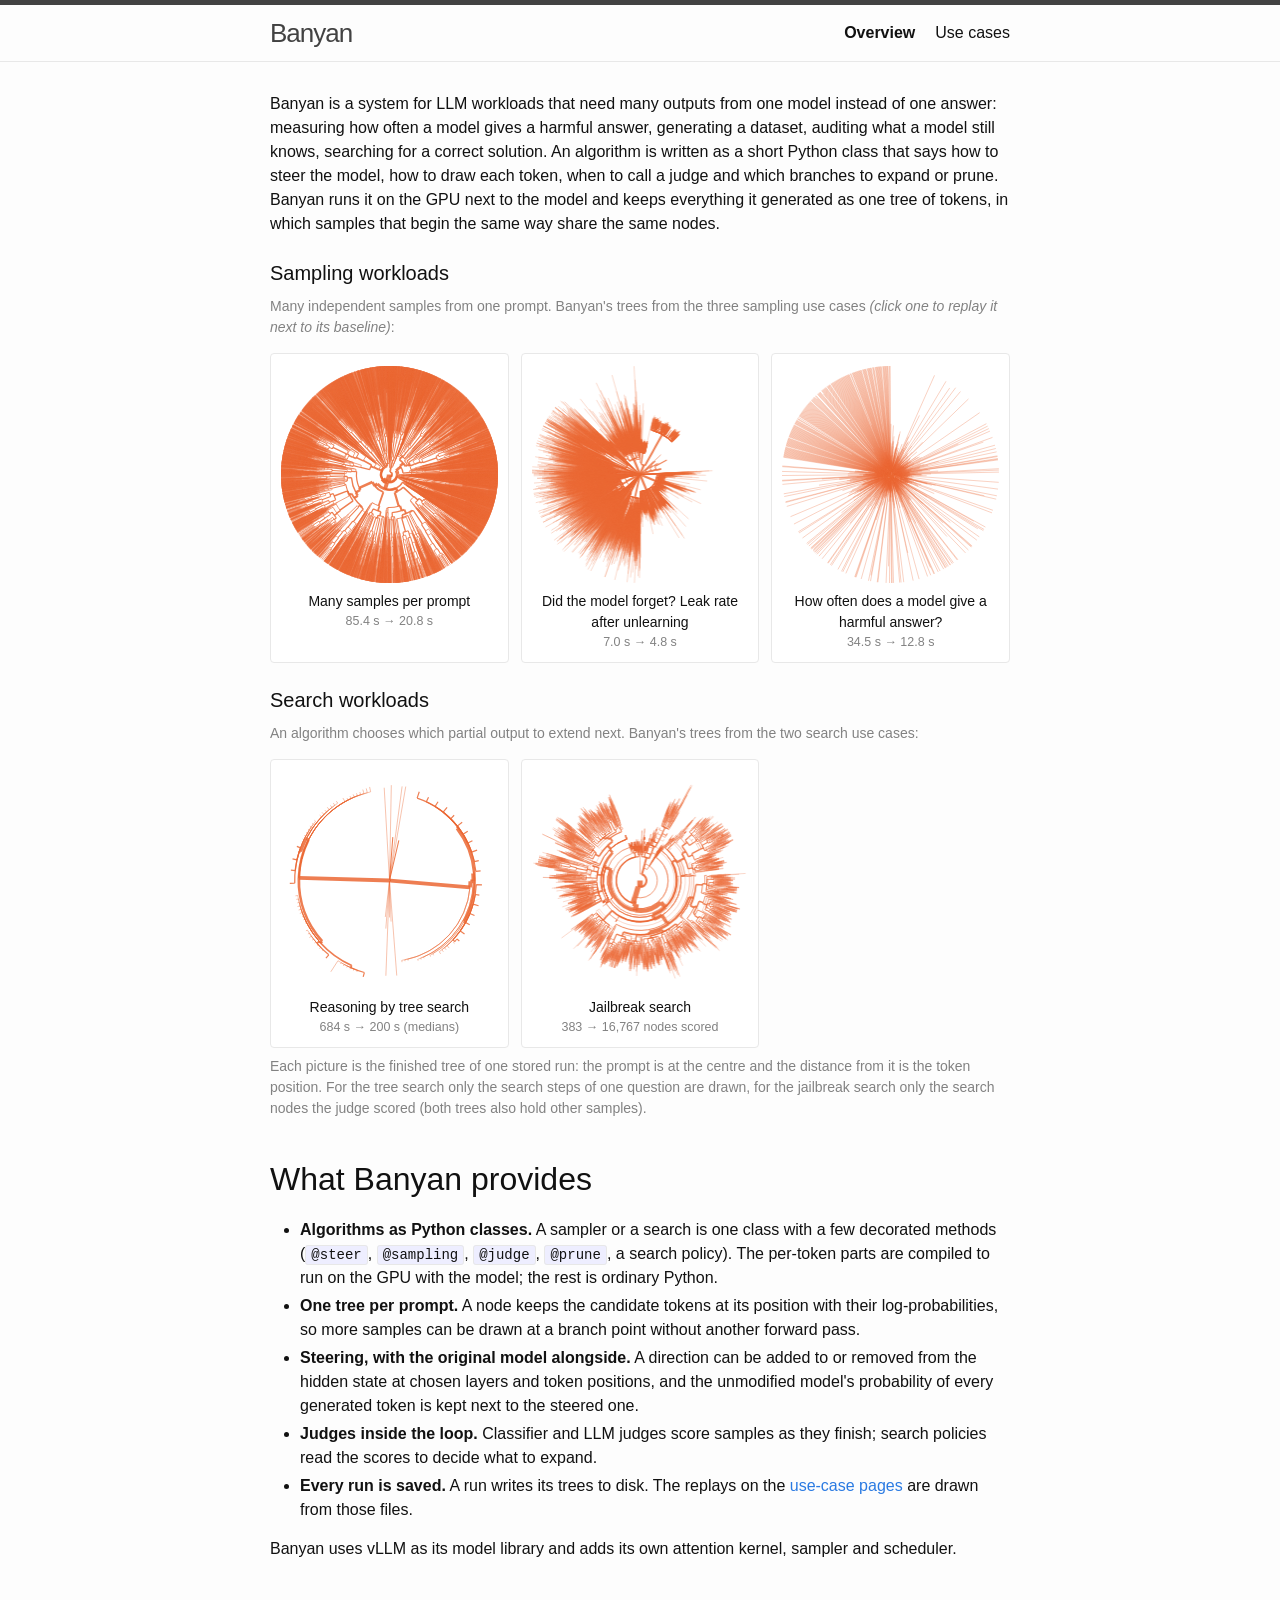
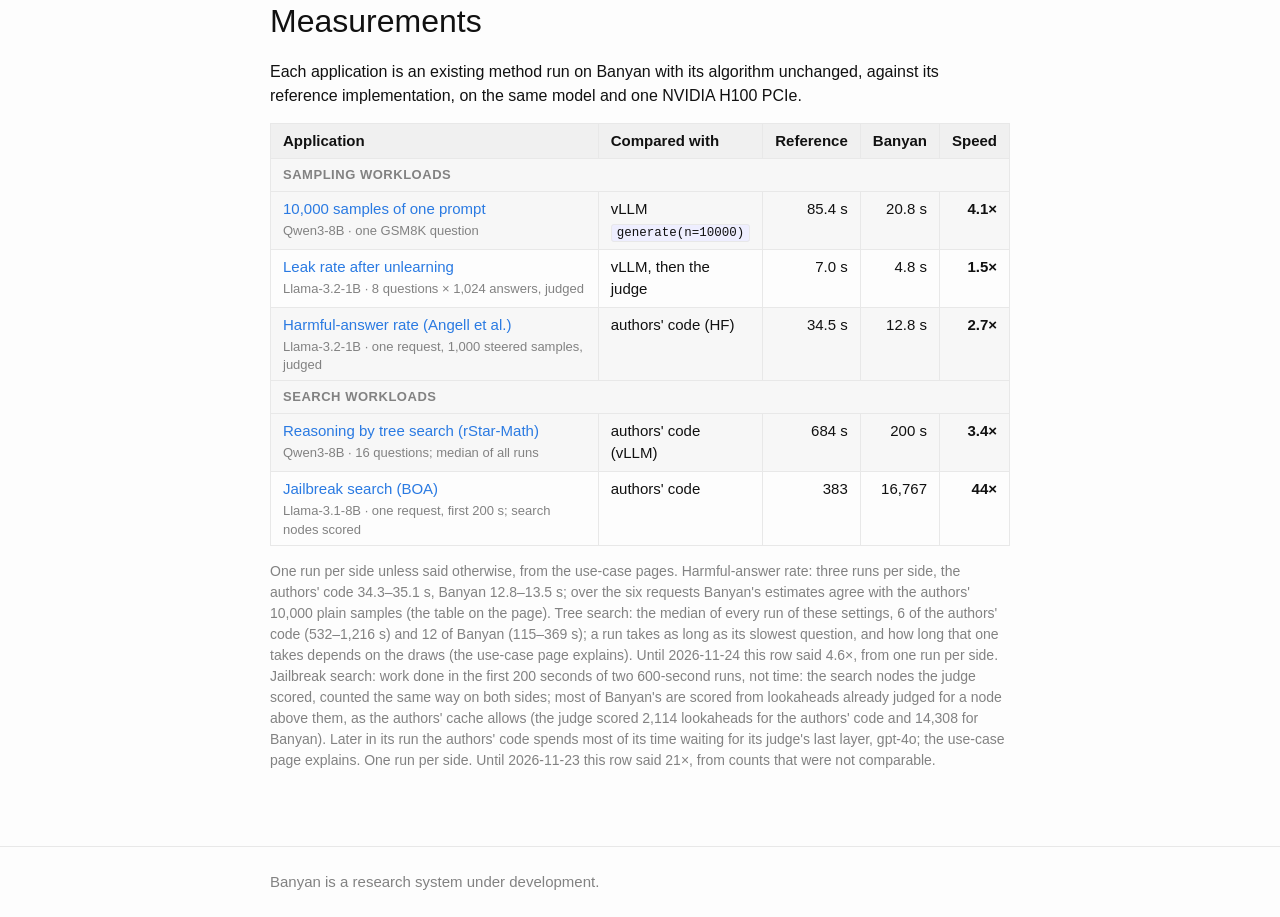
==== commit 1c11cf3e: "Search and jailbreak re-measured (medians; first 200 s, scored nodes counted alike), harmful-answer " ====
--- a/index.html
+++ b/index.html
@@ -24,16 +24,17 @@
 <div class="stills s3">
   <a href="sampling.html"><canvas id="s-sampling"></canvas>Many samples per prompt<span>85.4 s → 20.8 s</span></a>
   <a href="tofu.html"><canvas id="s-tofu"></canvas>Did the model forget? Leak rate after unlearning<span>7.0 s → 4.8 s</span></a>
-  <a href="risk.html"><canvas id="s-risk"></canvas>How often does a model give a harmful answer?<span>2 → 13 harmful found</span></a>
+  <a href="risk.html"><canvas id="s-risk"></canvas>How often does a model give a harmful answer?<span>34.5 s → 12.8 s</span></a>
 </div>
 
 <h3>Search workloads</h3>
 <p class="small">An algorithm chooses which partial output to extend next. Banyan's trees from the two search use cases:</p>
 <div class="stills s3">
-  <a href="search.html"><canvas id="s-search"></canvas>Reasoning by tree search<span>532 s → 115 s</span></a>
-  <a href="jailbreak.html"><canvas id="s-jailbreak"></canvas>Jailbreak search<span>22,193 → 1,021,692 nodes</span></a>
+  <a href="search.html"><canvas id="s-search"></canvas>Reasoning by tree search<span>684 s → 200 s (medians)</span></a>
+  <a href="jailbreak.html"><canvas id="s-jailbreak"></canvas>Jailbreak search<span>383 → 16,767 nodes scored</span></a>
 </div>
-<p class="small" style="margin-top:8px">Each picture is the finished tree of one stored run: the prompt is at the centre and the distance from it is the token position.</p>
+<p class="small" style="margin-top:8px">Each picture is the finished tree of one stored run: the prompt is at the centre and the distance from it is the token position.
+For the tree search only the search steps of one question are drawn, for the jailbreak search only the search nodes the judge scored (both trees also hold other samples).</p>
 
 <h2>What Banyan provides</h2>
 <ul>
@@ -62,25 +63,28 @@
     <tr><th colspan="5" class="group">Sampling workloads</th></tr>
     <tr><td><a href="sampling.html">10,000 samples of one prompt</a><span class="sub">Qwen3-8B · one GSM8K question</span></td><td>vLLM <code>generate(n=10000)</code></td><td class="num">85.4 s</td><td class="num">20.8 s</td><td class="num"><b>4.1×</b></td></tr>
     <tr><td><a href="tofu.html">Leak rate after unlearning</a><span class="sub">Llama-3.2-1B · 8 questions × 1,024 answers, judged</span></td><td>vLLM, then the judge</td><td class="num">7.0 s</td><td class="num">4.8 s</td><td class="num"><b>1.5×</b></td></tr>
-    <tr><td><a href="risk.html">Harmful-answer rate (Angell et al.)</a><span class="sub">Llama-3.2-1B · one request, 1,000 steered samples, judged</span></td><td>authors' code (HF)</td><td class="num">34.5 s</td><td class="num">17.7–22.5 s</td><td class="num"><b>1.5–2.0×</b></td></tr>
+    <tr><td><a href="risk.html">Harmful-answer rate (Angell et al.)</a><span class="sub">Llama-3.2-1B · one request, 1,000 steered samples, judged</span></td><td>authors' code (HF)</td><td class="num">34.5 s</td><td class="num">12.8 s</td><td class="num"><b>2.7×</b></td></tr>
     <tr><th colspan="5" class="group">Search workloads</th></tr>
-    <tr><td><a href="search.html">Reasoning by tree search (rStar-Math)</a><span class="sub">Qwen3-8B · 16 questions</span></td><td>authors' code (vLLM)</td><td class="num">532 s</td><td class="num">115 s</td><td class="num"><b>4.6×</b></td></tr>
-    <tr><td><a href="jailbreak.html">Jailbreak search (BOA)</a><span class="sub">Llama-3.1-8B · one request, 600 s; nodes scored</span></td><td>authors' code</td><td class="num">4,641</td><td class="num">97,636</td><td class="num"><b>21×</b></td></tr>
+    <tr><td><a href="search.html">Reasoning by tree search (rStar-Math)</a><span class="sub">Qwen3-8B · 16 questions; median of all runs</span></td><td>authors' code (vLLM)</td><td class="num">684 s</td><td class="num">200 s</td><td class="num"><b>3.4×</b></td></tr>
+    <tr><td><a href="jailbreak.html">Jailbreak search (BOA)</a><span class="sub">Llama-3.1-8B · one request, first 200 s; search nodes scored</span></td><td>authors' code</td><td class="num">383</td><td class="num">16,767</td><td class="num"><b>44×</b></td></tr>
   </tbody>
 </table>
-<p class="small">One run per side, from the use-case pages: the sampling rows were measured for this site (2026-11-22), the search rows
-come from runs of our evaluation's small configuration (one run per side; over three runs per side the evaluation
-reports 5.0× for the tree search and 25× scored nodes per second for the jailbreak search). The jailbreak row is work
-done in a fixed 600 seconds, not time. The search rows will be re-measured the same way as the sampling rows. Harmful-answer rate: two Banyan runs
-(17.7 s and 22.5 s; the spread is not understood yet). Banyan's estimate of the rate is currently about 4 times too low
-(0.058% against 0.24% from 10,000 plain samples; the authors' code gives 0.27%) because each step draws from the 512 most
-likely tokens only; this is being fixed.</p>
+<p class="small">One run per side unless said otherwise, from the use-case pages. Harmful-answer rate: three runs per side, the authors' code
+34.3–35.1 s, Banyan 12.8–13.5 s; over the six requests Banyan's estimates agree with the authors' 10,000 plain samples (the
+table on the page). Tree search: the median of every run of these settings, 6 of the authors' code (532–1,216 s) and 12 of
+Banyan (115–369 s); a run takes as long as its slowest question, and how long that one takes depends on the draws (the
+use-case page explains). Until 2026-11-24 this row said 4.6×, from one run per side. Jailbreak search: work done in the first 200 seconds of two 600-second runs, not time: the search nodes the judge
+scored, counted the same way on both sides; most of Banyan's are scored from lookaheads already judged for a node
+above them, as the authors' cache allows (the judge scored 2,114 lookaheads for the authors' code and 14,308 for
+Banyan). Later in its run the authors' code spends most of its time waiting for its judge's last layer,
+gpt-4o; the use-case page explains. One run per side. Until 2026-11-23 this row said 21×, from counts that were not
+comparable.</p>
 </div></main>
 
 <footer class="site-footer"><div class="wrapper">Banyan is a research system under development.</div></footer>
 
-<script src="data/risk.js?v=09b07226"></script><script src="data/sampling.js?v=030b0139"></script><script src="data/tofu.js?v=b1d27855"></script>
-<script src="data/search.js?v=c19f2f03"></script><script src="data/jailbreak.js?v=a45ca73f"></script>
+<script src="data/risk.js?v=e92a0272"></script><script src="data/sampling.js?v=2ceb4301"></script><script src="data/tofu.js?v=47a94781"></script>
+<script src="data/search.js?v=5f40379d"></script><script src="data/jailbreak.js?v=b9a13ca2"></script>
 <script src="viz.js?v=8961dfc2"></script>
 <script>
 (function () {
@@ -103,8 +107,7 @@
       c.moveTo(p0[0], p0[1]); c.lineTo(p1[0], p1[1]); c.stroke(); });
   }
   function draw() {
-    ["sampling", "tofu"].forEach(function (k) { seg(document.getElementById("s-" + k), window.RUNS[k].sides.right, false); });   // round thumbnails on the overview (Shuyi 2026-11-22)
-    ["risk", "search", "jailbreak"].forEach(function (k) { Banyan.still(document.getElementById("s-" + k), window.RUNS[k].right); });
+    ["sampling", "tofu", "risk", "search", "jailbreak"].forEach(function (k) { seg(document.getElementById("s-" + k), window.RUNS[k].sides.right, false); });   // round thumbnails on the overview (Shuyi 2026-11-22)
   }
   draw();
 })();
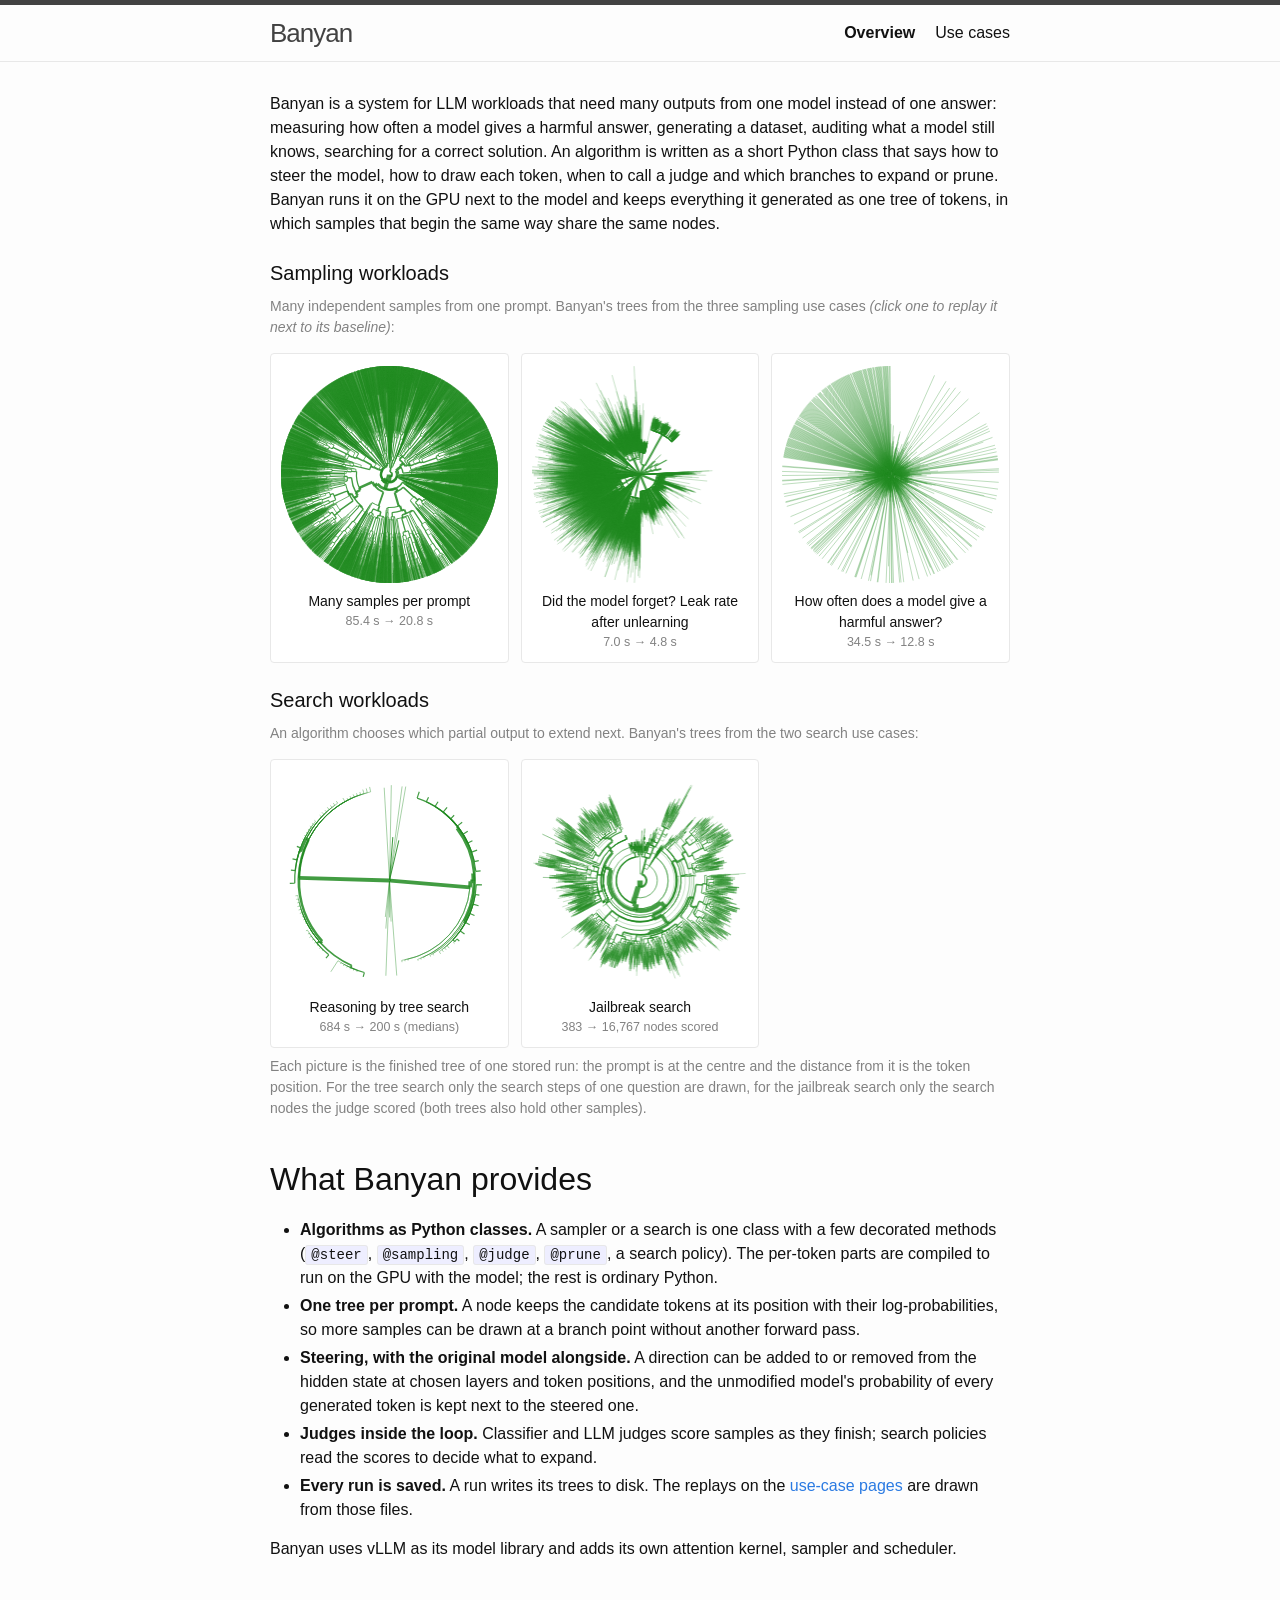
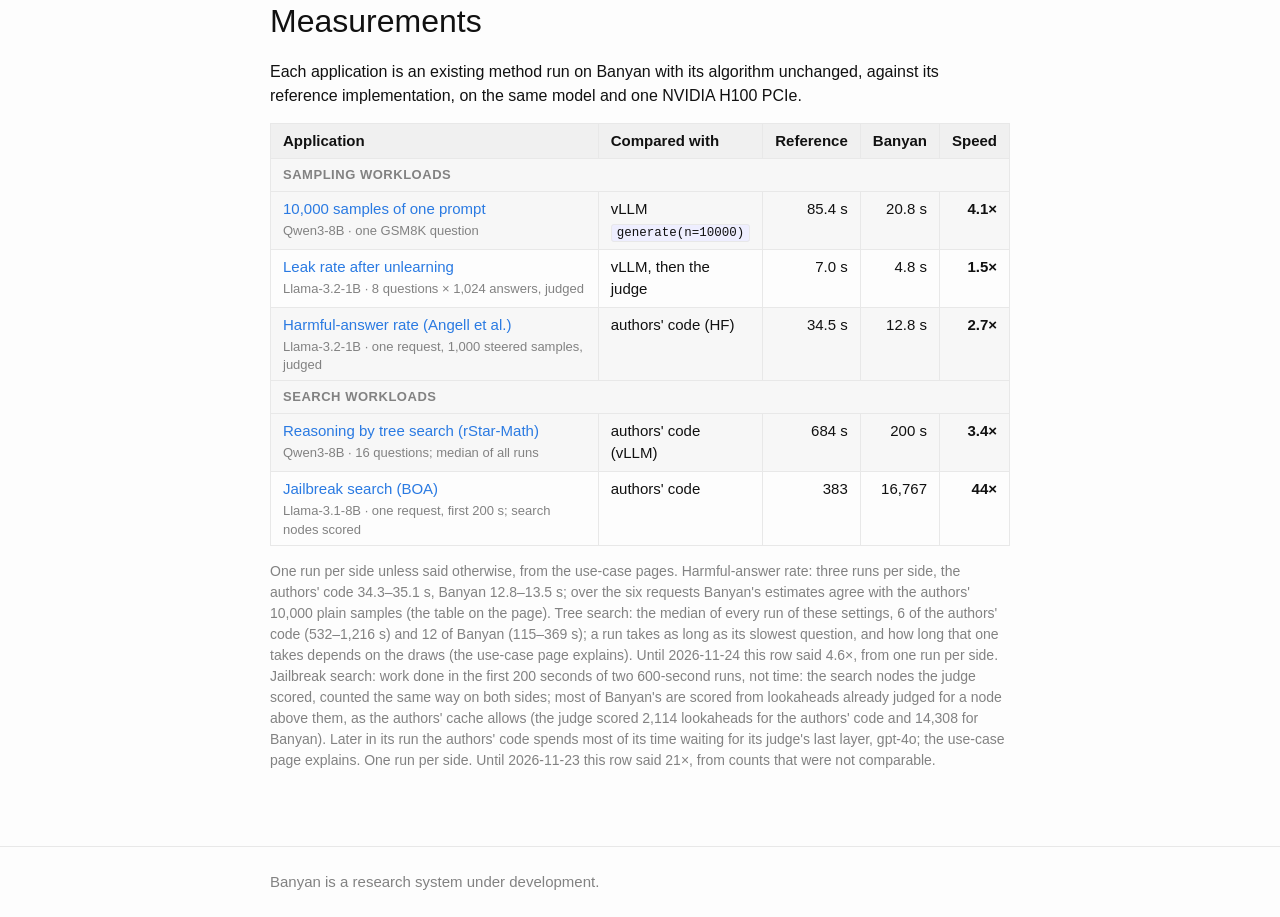
==== commit a9fc8e6c: "Banyan in green: palette #228B22 / #1C731C / #0F400F / #34D934; replay branches dark while written (" ====
--- a/index.html
+++ b/index.html
@@ -4,7 +4,7 @@
 <meta charset="utf-8">
 <meta name="viewport" content="width=device-width, initial-scale=1">
 <title>Banyan</title>
-<link rel="stylesheet" href="style.css?v=543c239d">
+<link rel="stylesheet" href="style.css?v=e97b343f">
 </head>
 <body>
 <header class="site-header"><div class="wrapper">
@@ -85,11 +85,11 @@
 
 <script src="data/risk.js?v=e92a0272"></script><script src="data/sampling.js?v=2ceb4301"></script><script src="data/tofu.js?v=47a94781"></script>
 <script src="data/search.js?v=5f40379d"></script><script src="data/jailbreak.js?v=b9a13ca2"></script>
-<script src="viz.js?v=8961dfc2"></script>
+<script src="viz.js?v=a293eb64"></script>
 <script>
 (function () {
   // pages on the replay component carry segments; the older pages carry dots (viz.js)
-  var DPR = Math.min(window.devicePixelRatio || 1, 2), ORANGE = "#eb6834";
+  var DPR = Math.min(window.devicePixelRatio || 1, 2), GREEN = "#228B22";
   function seg(cv, s, horizontal) {             // the finished tree, as the page draws it (horizontal or radial)
     var w = cv.clientWidth || 200; cv.width = w * DPR; cv.height = w * DPR; cv.style.height = w + "px";
     var c = cv.getContext("2d"), cx = cv.width / 2, cy = cv.height / 2, deep = 1, pad = 4 * DPR;
@@ -97,7 +97,7 @@
     var rs = (cv.width / 2 - pad) / deep, xs = (cv.width - 2 * pad) / deep, hh = cv.height - 2 * pad;
     var P = horizontal ? function (d, x) { return [pad + d * xs, pad + x / s.units * hh]; }
                        : function (d, x) { var a = -Math.PI / 2 + 2 * Math.PI * x / s.units; return [cx + Math.cos(a) * d * rs, cy + Math.sin(a) * d * rs]; };
-    c.strokeStyle = ORANGE;
+    c.strokeStyle = GREEN;
     s.seg.forEach(function (g) { var p0 = P(g[2], g[0]), p1 = P(g[2] + g[4].length, g[0]);
       c.globalAlpha = g[3] > 1 ? 0.85 : 0.45; c.lineWidth = Math.max(0.5, 0.45 * DPR) + 5 * DPR * Math.sqrt(g[3] / s.units); c.beginPath();
       if (g[2] > 0 && Math.abs(g[0] - g[1]) > 1e-6) {
--- a/style.css
+++ b/style.css
@@ -1,6 +1,8 @@
 :root {
   --text: #111111; --muted: #828282; --ink-2: #424242; --rule: #e8e8e8; --rule-2: #cfcbc1; --bg: #fdfdfd; --panel: #f4f4f4; --panel-2: #f9f9f9;
-  --link: #2a7ae2; --tree: #2a78d6; --mark: #eb6834;
+  --link: #2a7ae2; --tree: #2a78d6; --mark: #228B22;
+  /* Banyan palette (Shuyi 2026-11-24): main, then darker, darkest, light */
+  --banyan: #228B22; --banyan-2: #1C731C; --banyan-3: #0F400F; --banyan-light: #34D934; --banyan-done: #2F902D; --banyan-live: #0B490C;  /* replay: finished / being-written branches, matched to the blues */
   --mono: ui-monospace, SFMono-Regular, Menlo, Consolas, monospace;
 }
 * { box-sizing: border-box; }
